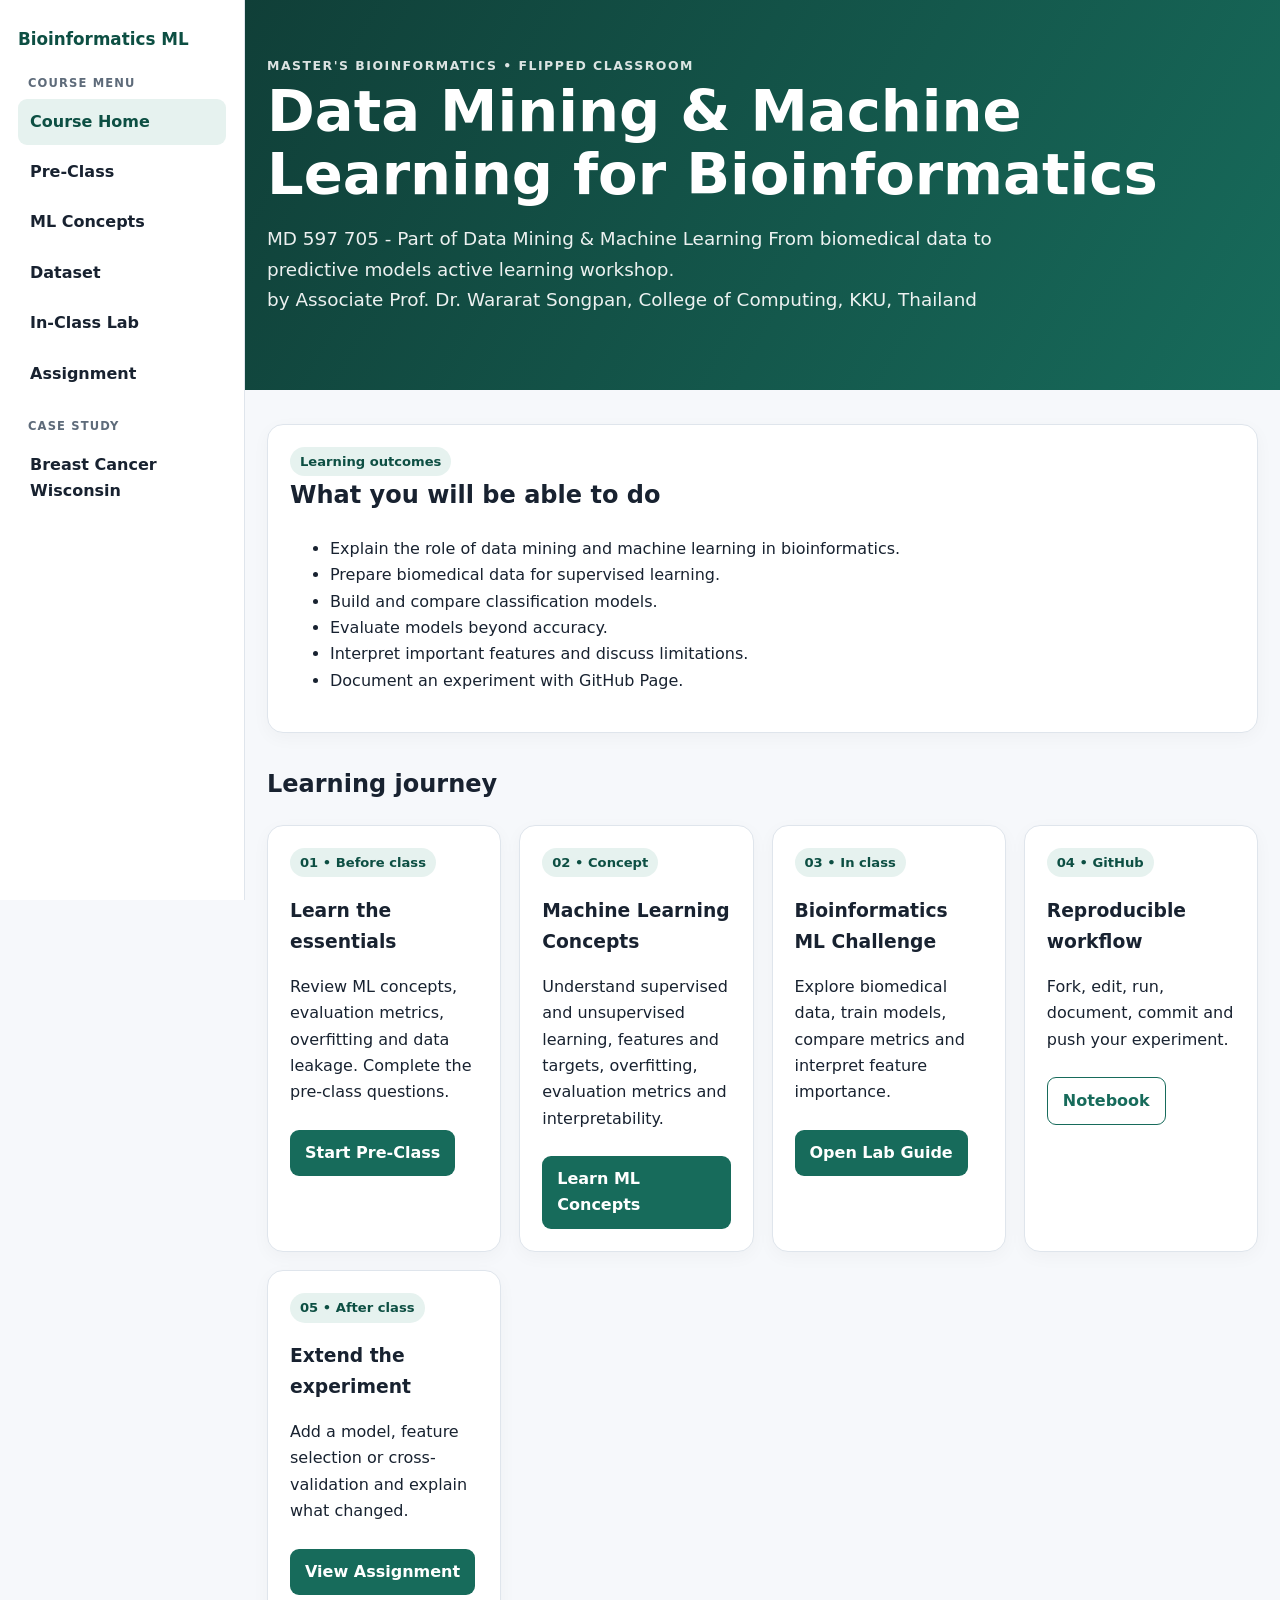
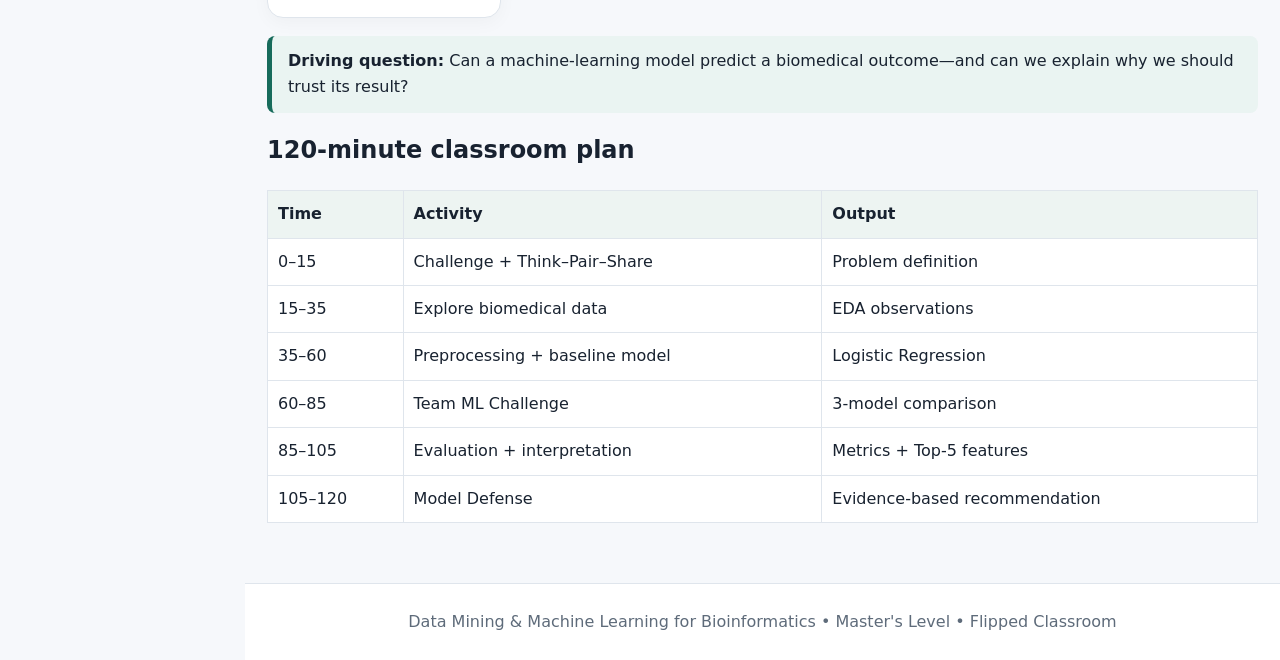
==== index.html @ 2c585af9 "Init the Data Mining & Machine Learning for Bioinformatics" ====
<!doctype html>
<html lang="en">
  <head>
    <meta charset="utf-8" />
    <meta name="viewport" content="width=device-width,initial-scale=1" />
    <title>MD 597 705 - Part of Data Mining & Machine Learning</title>
    <link rel="stylesheet" href="style.css" />
  </head>
  <body>
    <div class="course-shell">
      <aside class="sidebar">
        <div class="brand">Bioinformatics ML</div>
        <div class="section">Course Menu</div>
        <a class="active" href="index.html">Course Home</a
        ><a href="pre-class/index.html">Pre-Class</a
        ><a href="concept/index.html">ML Concepts</a>
        <a href="dataset/index.html">Dataset</a
        ><a href="lab/index.html">In-Class Lab</a
        ><a href="assignment/index.html">Assignment</a>
        <div class="section">Case Study</div>
        <a href="dataset/index.html">Breast Cancer Wisconsin</a>
      </aside>
      <div class="course-content">
        <header>
          <div class="wrap">
            <div class="eyebrow">
              Master's Bioinformatics • Flipped Classroom
            </div>
            <h1>Data Mining & Machine Learning for Bioinformatics</h1>
            <p class="subtitle">
              MD 597 705 - Part of Data Mining & Machine Learning From biomedical data to predictive models active learning workshop.
              <br>by Associate Prof. Dr. Wararat Songpan, College of Computing, KKU, Thailand
            </p>
          </div>
        </header>

        <main class="wrap">
          <section class="card">
            <span class="badge">Learning outcomes</span>
            <h2>What you will be able to do</h2>
            <ul>
              <li>
                Explain the role of data mining and machine learning in
                bioinformatics.
              </li>
              <li>Prepare biomedical data for supervised learning.</li>
              <li>Build and compare classification models.</li>
              <li>Evaluate models beyond accuracy.</li>
              <li>Interpret important features and discuss limitations.</li>
              <li>Document an experiment with GitHub Page.</li>
            </ul>
          </section>
          <h2 style="margin-top: 32px">Learning journey</h2>
          <div class="grid">
            <div class="card">
              <span class="badge">01 • Before class</span>
              <h3>Learn the essentials</h3>
              <p>
                Review ML concepts, evaluation metrics, overfitting and data
                leakage. Complete the pre-class questions.
              </p>
              <a class="btn" href="pre-class/index.html">Start Pre-Class</a>
            </div>
            <div class="card">
              <span class="badge">02 • Concept</span>
              <h3>Machine Learning Concepts</h3>
              <p>
                Understand supervised and unsupervised learning, features and
                targets, overfitting, evaluation metrics and
                interpretability.
              </p>
              <a class="btn" href="concept/index.html">Learn ML Concepts</a>
            </div>
            <div class="card">
              <span class="badge">03 • In class</span>
              <h3>Bioinformatics ML Challenge</h3>
              <p>
                Explore biomedical data, train models, compare metrics and
                interpret feature importance.
              </p>
              <a class="btn" href="lab/index.html">Open Lab Guide</a>
            </div>
            <div class="card">
              <span class="badge">04 • GitHub</span>
              <h3>Reproducible workflow</h3>
              <p>Fork, edit, run, document, commit and push your experiment.</p>
              <a class="btn secondary" href="notebooks/bioinformatics_ml.ipynb"
                >Notebook</a
              >
            </div>
            <div class="card">
              <span class="badge">05 • After class</span>
              <h3>Extend the experiment</h3>
              <p>
                Add a model, feature selection or cross-validation and explain
                what changed.
              </p>
              <a class="btn" href="assignment/index.html">View Assignment</a>
            </div>
          </div>
          <div class="callout">
            <strong>Driving question:</strong> Can a machine-learning model
            predict a biomedical outcome—and can we explain why we should trust
            its result?
          </div>
          <h2>120-minute classroom plan</h2>
          <table>
            <tr>
              <th>Time</th>
              <th>Activity</th>
              <th>Output</th>
            </tr>
            <tr>
              <td>0–15</td>
              <td>Challenge + Think–Pair–Share</td>
              <td>Problem definition</td>
            </tr>
            <tr>
              <td>15–35</td>
              <td>Explore biomedical data</td>
              <td>EDA observations</td>
            </tr>
            <tr>
              <td>35–60</td>
              <td>Preprocessing + baseline model</td>
              <td>Logistic Regression</td>
            </tr>
            <tr>
              <td>60–85</td>
              <td>Team ML Challenge</td>
              <td>3-model comparison</td>
            </tr>
            <tr>
              <td>85–105</td>
              <td>Evaluation + interpretation</td>
              <td>Metrics + Top-5 features</td>
            </tr>
            <tr>
              <td>105–120</td>
              <td>Model Defense</td>
              <td>Evidence-based recommendation</td>
            </tr>

          </table>
        </main>
        <footer>
          Data Mining & Machine Learning for Bioinformatics • Master's Level •
          Flipped Classroom
        </footer>
      </div>
    </div>
  </body>
</html>
---- style.css ----
:root{--bg:#f6f8fb;--card:#fff;--ink:#182230;--muted:#5e6b7a;--accent:#176b5b;--accent2:#0d4f43;--line:#dfe5ec}
*{box-sizing:border-box} body{margin:0;font-family:Inter,system-ui,-apple-system,Segoe UI,Arial,sans-serif;background:var(--bg);color:var(--ink);line-height:1.65}
header{background:linear-gradient(120deg,#103f38,#176b5b);color:white;padding:56px 22px}.wrap{max-width:1050px;margin:auto}.eyebrow{text-transform:uppercase;letter-spacing:.12em;font-weight:700;font-size:.78rem;opacity:.85}
h1{font-size:clamp(2rem,5vw,3.6rem);line-height:1.08;margin:.3rem 0 1rem} h2{margin-top:0} h3{margin-bottom:.35rem}
.subtitle{max-width:780px;font-size:1.15rem;opacity:.92}.nav{background:#fff;border-bottom:1px solid var(--line);position:sticky;top:0;z-index:3}.nav .wrap{display:flex;gap:18px;flex-wrap:wrap;padding:12px 22px}.nav a{color:var(--accent2);text-decoration:none;font-weight:700}
main{padding:34px 22px 60px}.grid{display:grid;grid-template-columns:repeat(auto-fit,minmax(230px,1fr));gap:18px}.card{background:var(--card);border:1px solid var(--line);border-radius:16px;padding:22px;box-shadow:0 5px 18px rgba(0,0,0,.035)}
.badge{display:inline-block;background:#e6f2ef;color:var(--accent2);padding:4px 10px;border-radius:99px;font-size:.82rem;font-weight:800}.btn{display:inline-block;background:var(--accent);color:#fff;text-decoration:none;font-weight:800;padding:10px 15px;border-radius:9px;margin-top:8px}.btn.secondary{background:#fff;color:var(--accent);border:1px solid var(--accent)}
table{width:100%;border-collapse:collapse;background:#fff}th,td{padding:10px;border:1px solid var(--line);text-align:left}th{background:#edf4f2}
code,pre{font-family:ui-monospace,SFMono-Regular,Consolas,monospace}pre{background:#101820;color:#edf7f4;padding:16px;border-radius:10px;overflow:auto}
.callout{border-left:5px solid var(--accent);padding:12px 16px;background:#eaf4f2;border-radius:8px;margin:18px 0}
footer{padding:25px 22px;text-align:center;color:var(--muted);border-top:1px solid var(--line);background:#fff}
.checklist li{margin:.5rem 0}.small{color:var(--muted);font-size:.92rem}

/* Left sidebar course navigation */
.course-shell{display:grid;grid-template-columns:245px minmax(0,1fr);min-height:100vh}
.sidebar{background:#fff;border-right:1px solid var(--line);padding:26px 18px;position:sticky;top:0;height:100vh;overflow:auto}
.sidebar .brand{font-weight:900;color:var(--accent2);font-size:1.05rem;margin-bottom:20px}
.sidebar a{display:block;text-decoration:none;color:var(--ink);padding:10px 12px;border-radius:9px;margin:4px 0;font-weight:650}
.sidebar a:hover,.sidebar a.active{background:#e6f2ef;color:var(--accent2)}
.sidebar .section{font-size:.72rem;text-transform:uppercase;letter-spacing:.1em;color:var(--muted);margin:20px 10px 6px;font-weight:800}
.course-content{min-width:0}
.dataset-facts{display:grid;grid-template-columns:repeat(auto-fit,minmax(145px,1fr));gap:12px;margin-top:14px}
.fact{background:#f4f8f7;border:1px solid var(--line);padding:14px;border-radius:12px}.fact strong{display:block;font-size:1.3rem;color:var(--accent2)}
.ml-workflow-figure{margin:22px 0 0}
.ml-workflow-scroll{overflow-x:auto;padding:4px 0 10px}
.ml-workflow{display:block;width:100%;min-width:900px;height:auto}
.ml-step rect{fill:#f4f8f7;stroke:var(--line);stroke-width:2}
.ml-step circle{fill:var(--accent)}
.ml-step text{text-anchor:middle;font-family:Inter,system-ui,-apple-system,Segoe UI,Arial,sans-serif}
.ml-step .ml-number{fill:#fff;font-size:18px;font-weight:800}
.ml-step .ml-step-title{fill:var(--accent2);font-size:21px;font-weight:800}
.ml-step .ml-step-subtitle{fill:var(--muted);font-size:16px;font-weight:700}
.ml-step .ml-step-detail{fill:var(--ink);font-size:13px}
.ml-flow-arrow,.ml-feedback-arrow{fill:none;stroke:var(--accent);stroke-width:3;marker-end:url(#ml-arrow)}
.ml-feedback-arrow{stroke:#c47719;marker-end:url(#ml-return-arrow)}
.ml-feedback-label{fill:#8a5112;font-family:Inter,system-ui,-apple-system,Segoe UI,Arial,sans-serif;font-size:15px;font-weight:700;text-anchor:middle}
.ml-workflow-figure figcaption{color:var(--muted);font-size:.9rem;margin-top:8px;text-align:center}
.metrics-figure{margin:24px 0 8px;padding:20px;background:#f7faf9;border:1px solid var(--line);border-radius:14px}
.metrics-figure>h3,.roc-explainer h3{color:var(--accent2)}
.confusion-wrap{overflow-x:auto}
.confusion-matrix{min-width:440px;max-width:620px;margin:16px auto 22px;text-align:center}
.confusion-matrix caption{caption-side:top;font-weight:800;color:var(--accent2);padding:8px}
.confusion-matrix th{text-align:center}
.confusion-matrix td{width:30%;padding:12px 8px;text-align:center}
.confusion-matrix td strong,.confusion-matrix td span{display:block}
.confusion-matrix td strong{font-size:1.45rem}
.confusion-matrix td span{font-size:.82rem}
.cm-tp,.cm-tn{background:#dcefe8;color:#155b43}
.cm-fp,.cm-fn{background:#fff0dc;color:#8a5112}
.metric-explainer-grid{display:grid;grid-template-columns:repeat(auto-fit,minmax(210px,1fr));gap:10px}
.metric-explainer{padding:13px;background:#fff;border:1px solid var(--line);border-radius:10px}
.metric-explainer strong{display:flex;justify-content:space-between;gap:8px;color:var(--accent2)}
.metric-explainer strong span{white-space:nowrap}
.metric-explainer p{font-size:.88rem;color:var(--muted);margin:5px 0 0}
.roc-explainer{margin-top:24px;padding-top:16px;border-top:1px solid var(--line)}
.roc-chart-wrap{max-width:480px;margin:0 auto}
.roc-chart{width:100%;height:auto;overflow:visible}
.roc-area{fill:#dcefe8;opacity:.8}
.roc-axis,.roc-gridline,.roc-random,.roc-line{fill:none}
.roc-axis{stroke:var(--ink);stroke-width:2}
.roc-gridline{stroke:var(--line);stroke-width:1}
.roc-random{stroke:#8492a0;stroke-width:2;stroke-dasharray:6 5}
.roc-line{stroke:var(--accent);stroke-width:4}
.roc-label,.roc-legend,.roc-random-label{font-family:Inter,system-ui,-apple-system,Segoe UI,Arial,sans-serif;fill:var(--ink);font-size:13px}
.roc-label{text-anchor:middle}
.roc-legend{fill:var(--accent2);font-weight:800}
.roc-random-label{fill:var(--muted)}
.metrics-figure figcaption{color:var(--muted);font-size:.9rem;margin-top:18px}
@media(max-width:760px){.course-shell{display:block}.sidebar{position:relative;height:auto;border-right:0;border-bottom:1px solid var(--line)}}
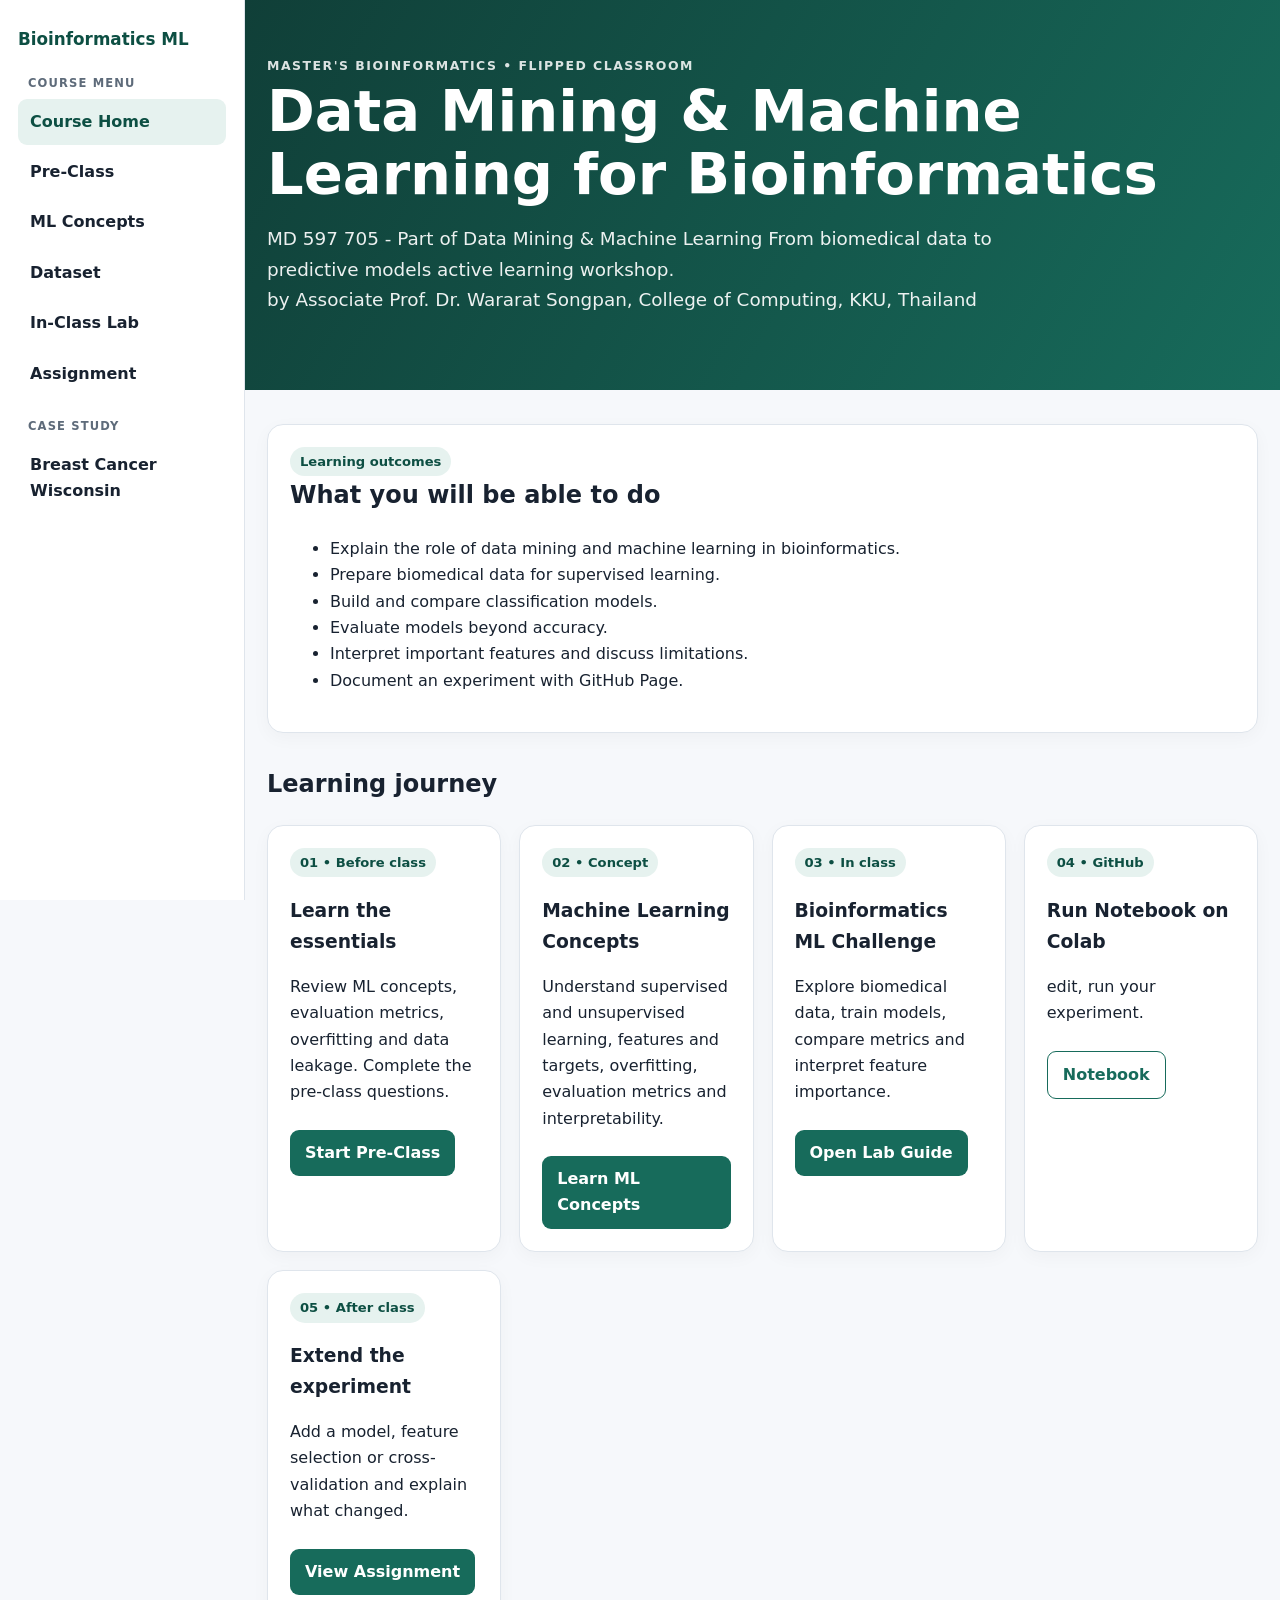
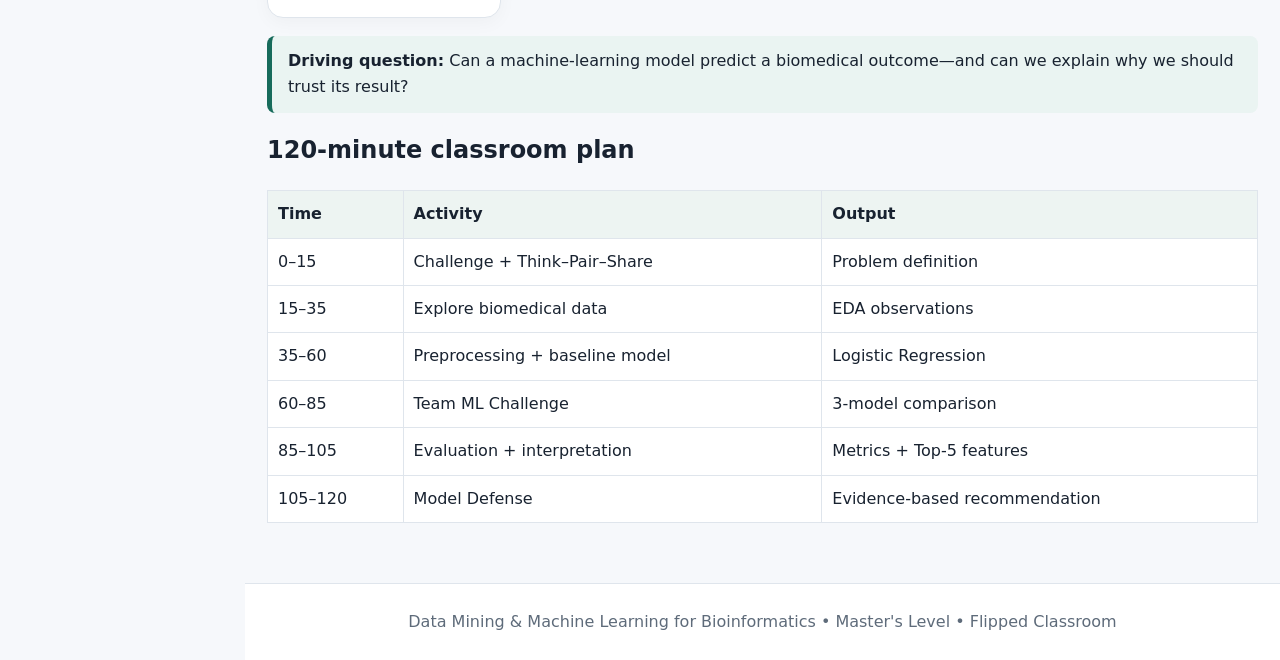
==== commit 3299ea54: "change link notebook" ====
--- a/index.html
+++ b/index.html
@@ -82,9 +82,9 @@
             </div>
             <div class="card">
               <span class="badge">04 • GitHub</span>
-              <h3>Reproducible workflow</h3>
-              <p>Fork, edit, run, document, commit and push your experiment.</p>
-              <a class="btn secondary" href="notebooks/bioinformatics_ml.ipynb"
+              <h3>Run Notebook on Colab</h3>
+              <p>edit, run your experiment.</p>
+              <a class="btn secondary" href="https://colab.research.google.com/github/wararatkku/bioinformatics-ml/blob/main/notebooks/bioinformatics_ml.ipynb"
                 >Notebook</a
               >
             </div>
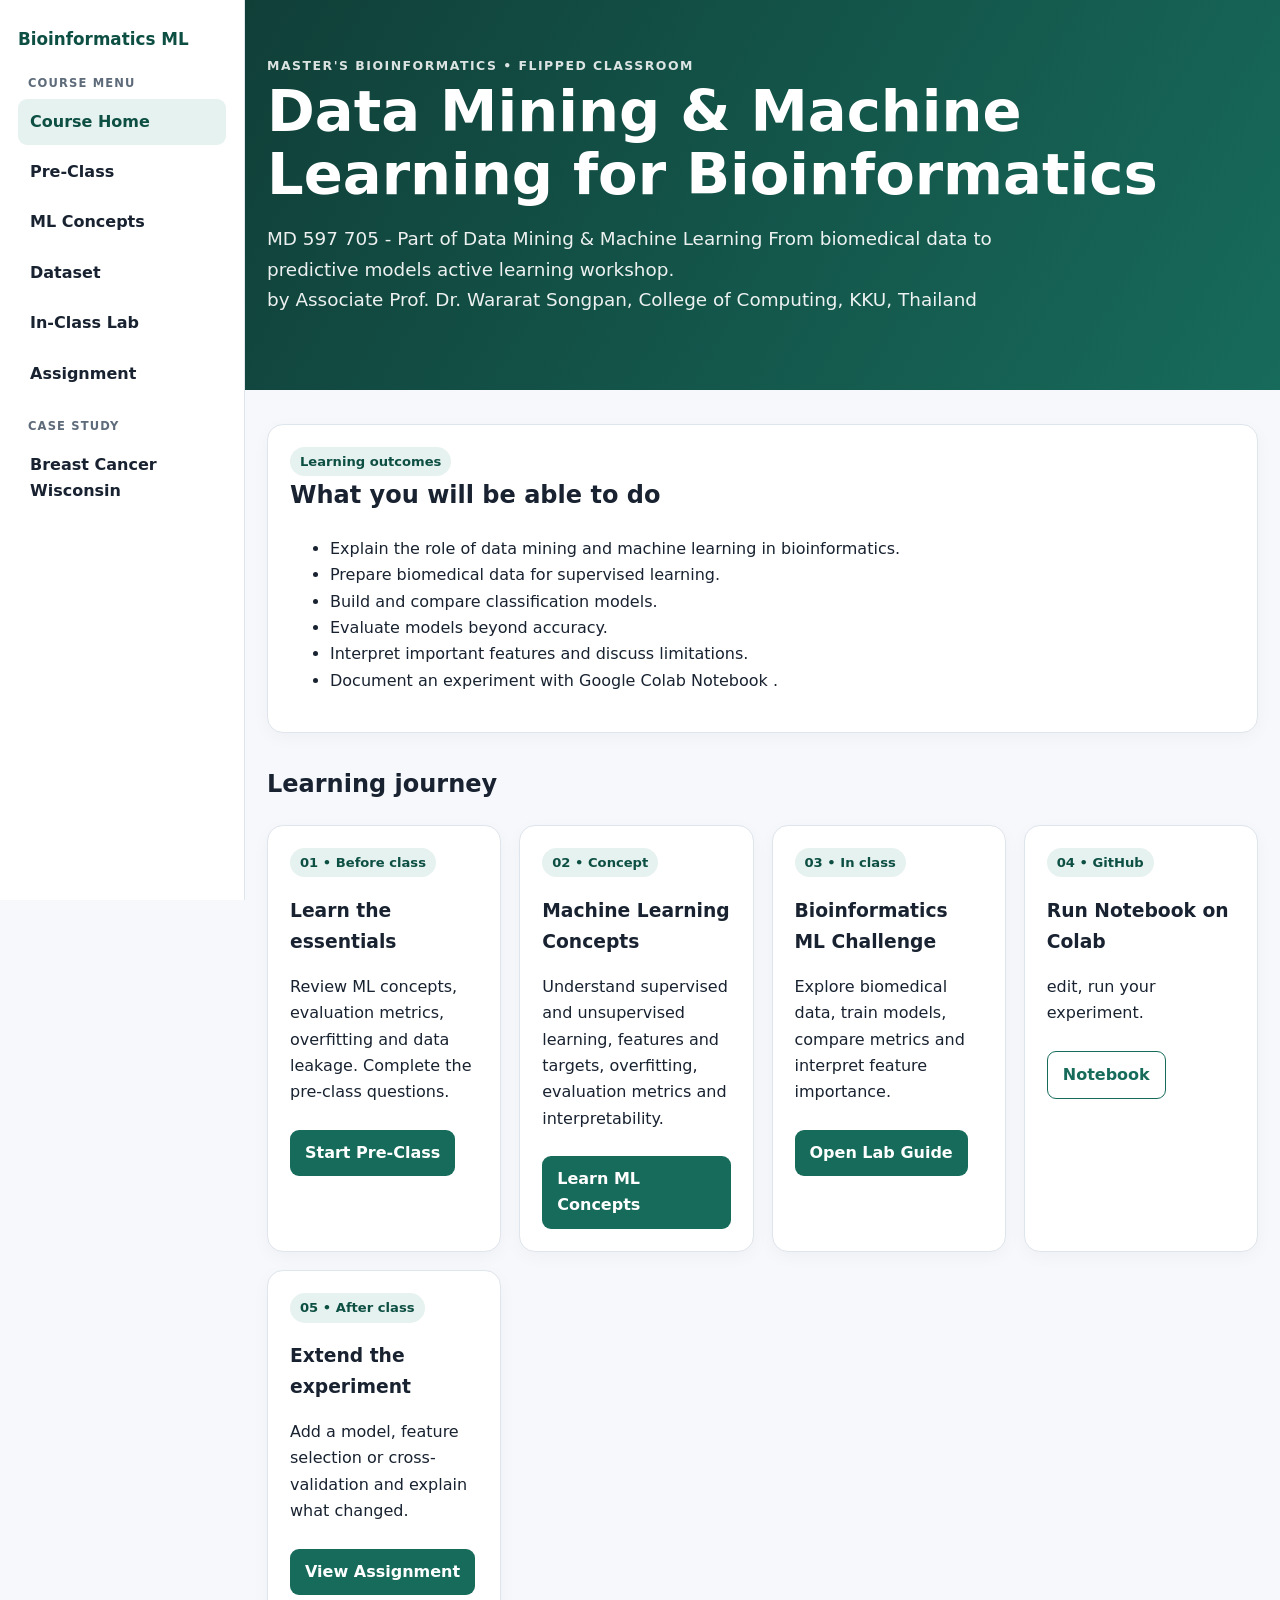
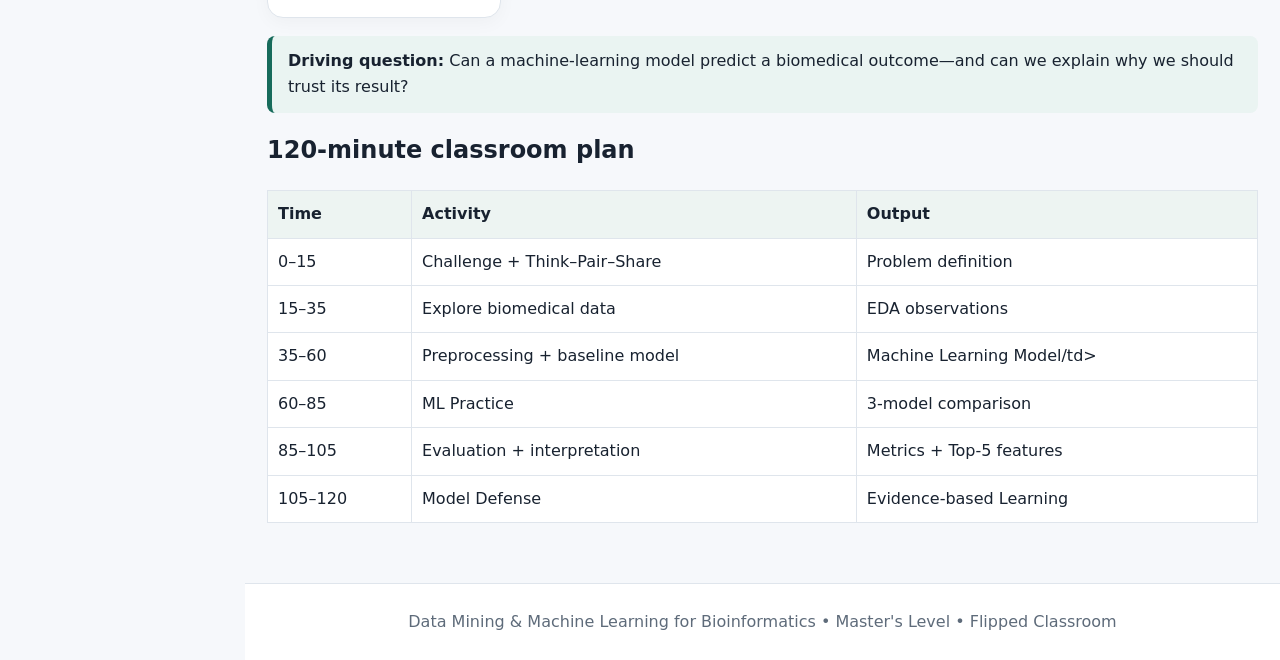
==== commit 161cab6d: "Content edit" ====
--- a/index.html
+++ b/index.html
@@ -47,7 +47,7 @@
               <li>Build and compare classification models.</li>
               <li>Evaluate models beyond accuracy.</li>
               <li>Interpret important features and discuss limitations.</li>
-              <li>Document an experiment with GitHub Page.</li>
+              <li>Document an experiment with Google Colab Notebook .</li>
             </ul>
           </section>
           <h2 style="margin-top: 32px">Learning journey</h2>
@@ -123,11 +123,11 @@
             <tr>
               <td>35–60</td>
               <td>Preprocessing + baseline model</td>
-              <td>Logistic Regression</td>
+              <td>Machine Learning Model/td>
             </tr>
             <tr>
               <td>60–85</td>
-              <td>Team ML Challenge</td>
+              <td>ML Practice</td>
               <td>3-model comparison</td>
             </tr>
             <tr>
@@ -138,7 +138,7 @@
             <tr>
               <td>105–120</td>
               <td>Model Defense</td>
-              <td>Evidence-based recommendation</td>
+              <td>Evidence-based Learning</td>
             </tr>
 
           </table>
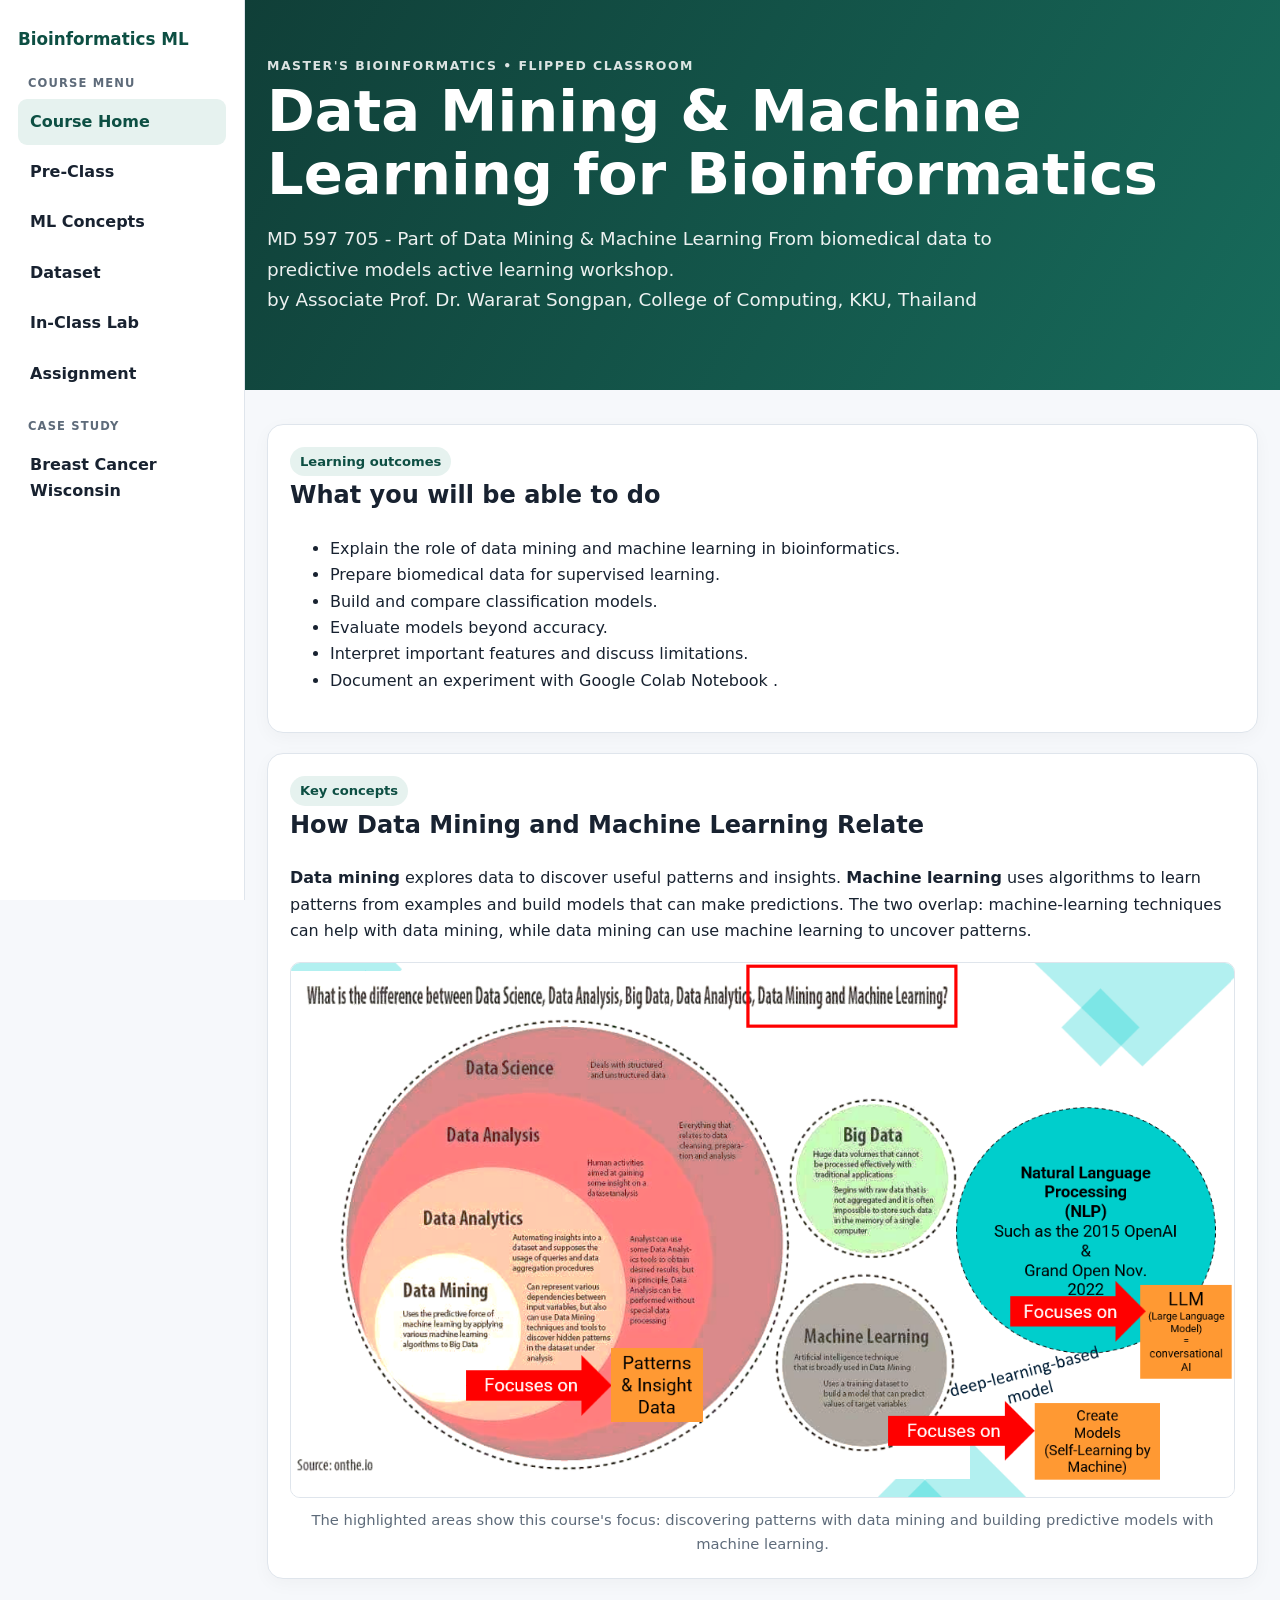
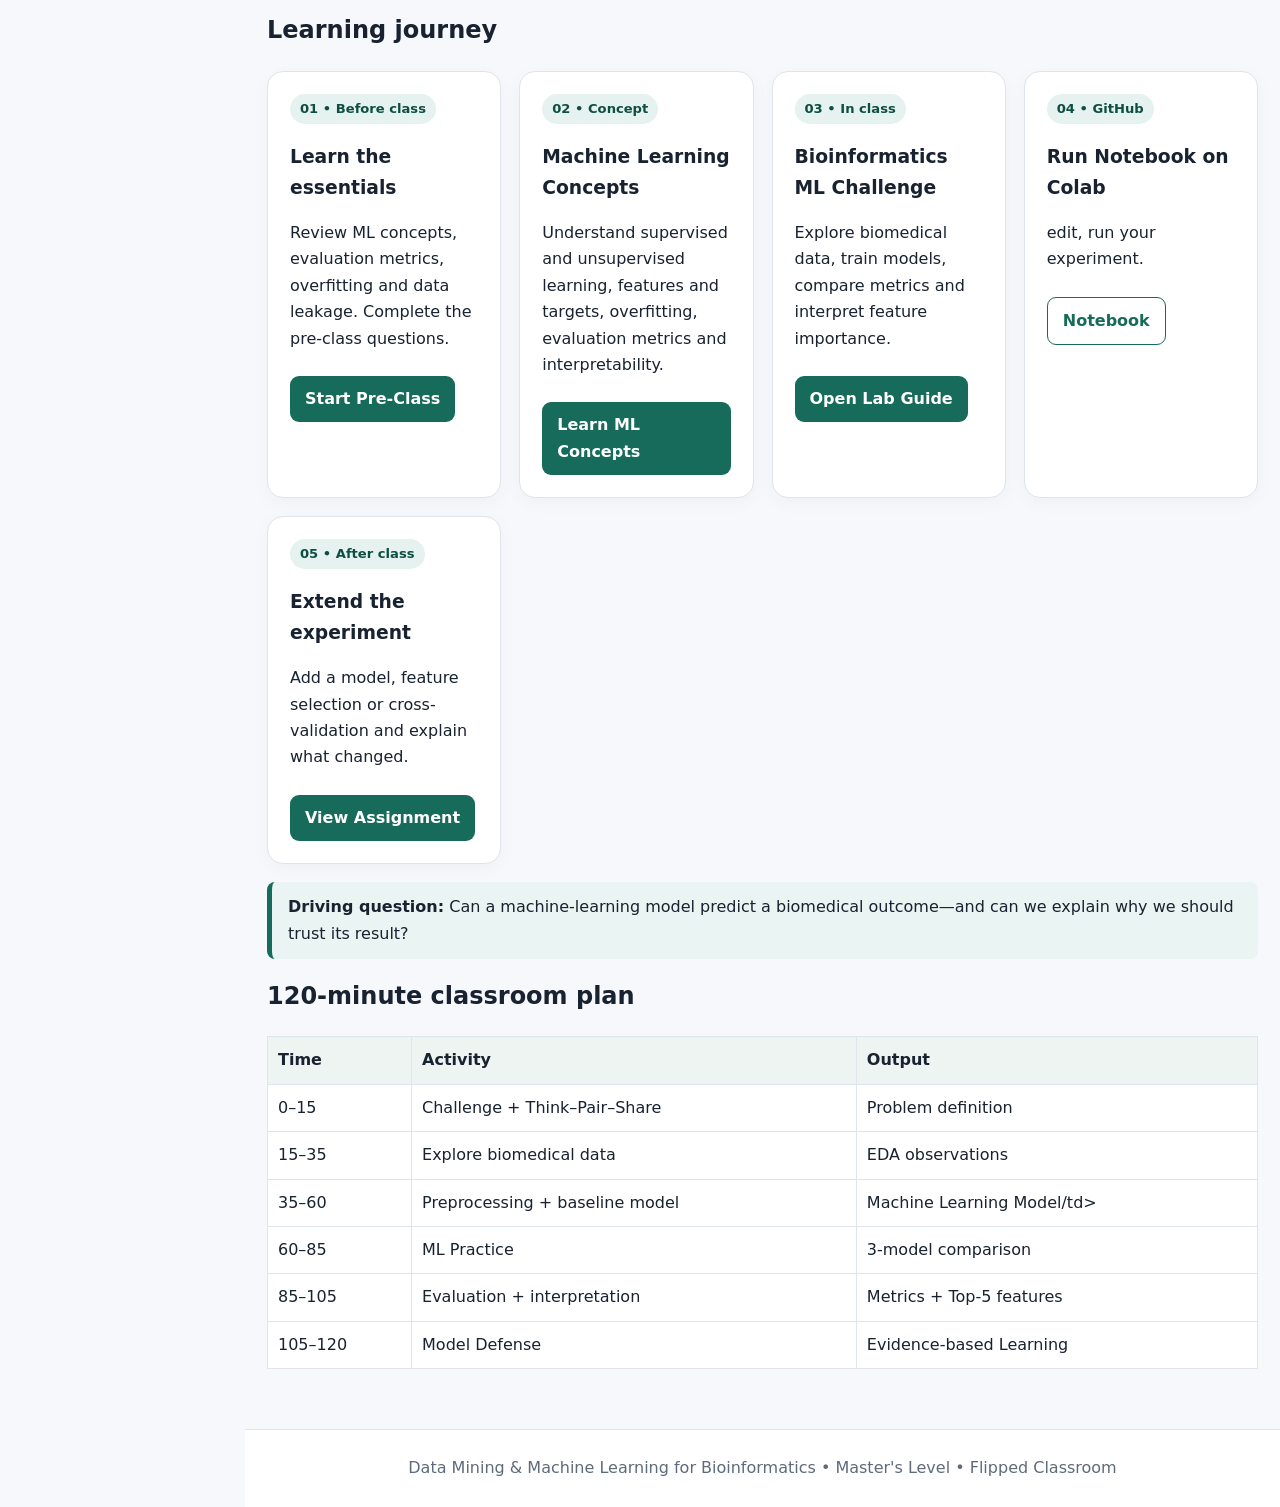
==== commit d1ba90cc: "Change" ====
--- a/index.html
+++ b/index.html
@@ -49,6 +49,32 @@
               <li>Interpret important features and discuss limitations.</li>
               <li>Document an experiment with Google Colab Notebook .</li>
             </ul>
+          </section>
+          <section class="card concept-overview" aria-labelledby="concept-overview-title">
+            <span class="badge">Key concepts</span>
+            <h2 id="concept-overview-title">
+              How Data Mining and Machine Learning Relate
+            </h2>
+            <p>
+              <strong>Data mining</strong> explores data to discover useful
+              patterns and insights. <strong>Machine learning</strong> uses
+              algorithms to learn patterns from examples and build models that
+              can make predictions. The two overlap: machine-learning
+              techniques can help with data mining, while data mining can use
+              machine learning to uncover patterns.
+            </p>
+            <figure class="concept-figure">
+              <img
+                src="images/data-mining-machine-learning.png"
+                alt="Diagram comparing Data Science, Data Analysis, Data Analytics, Data Mining, Big Data, Machine Learning, and Natural Language Processing. It highlights that Data Mining focuses on patterns and insights in data, while Machine Learning focuses on creating models."
+                loading="lazy"
+              />
+              <figcaption>
+                The highlighted areas show this course's focus: discovering
+                patterns with data mining and building predictive models with
+                machine learning.
+              </figcaption>
+            </figure>
           </section>
           <h2 style="margin-top: 32px">Learning journey</h2>
           <div class="grid">
--- a/style.css
+++ b/style.css
@@ -23,6 +23,10 @@
 .dataset-facts{display:grid;grid-template-columns:repeat(auto-fit,minmax(145px,1fr));gap:12px;margin-top:14px}
 .fact{background:#f4f8f7;border:1px solid var(--line);padding:14px;border-radius:12px}.fact strong{display:block;font-size:1.3rem;color:var(--accent2)}
 .ml-workflow-figure{margin:22px 0 0}
+.concept-overview{margin-top:20px}
+.concept-figure{margin:18px 0 0}
+.concept-figure img{display:block;width:100%;height:auto;border:1px solid var(--line);border-radius:10px}
+.concept-figure figcaption{margin-top:10px;color:var(--muted);font-size:.92rem;text-align:center}
 .ml-workflow-scroll{overflow-x:auto;padding:4px 0 10px}
 .ml-workflow{display:block;width:100%;min-width:900px;height:auto}
 .ml-step rect{fill:#f4f8f7;stroke:var(--line);stroke-width:2}
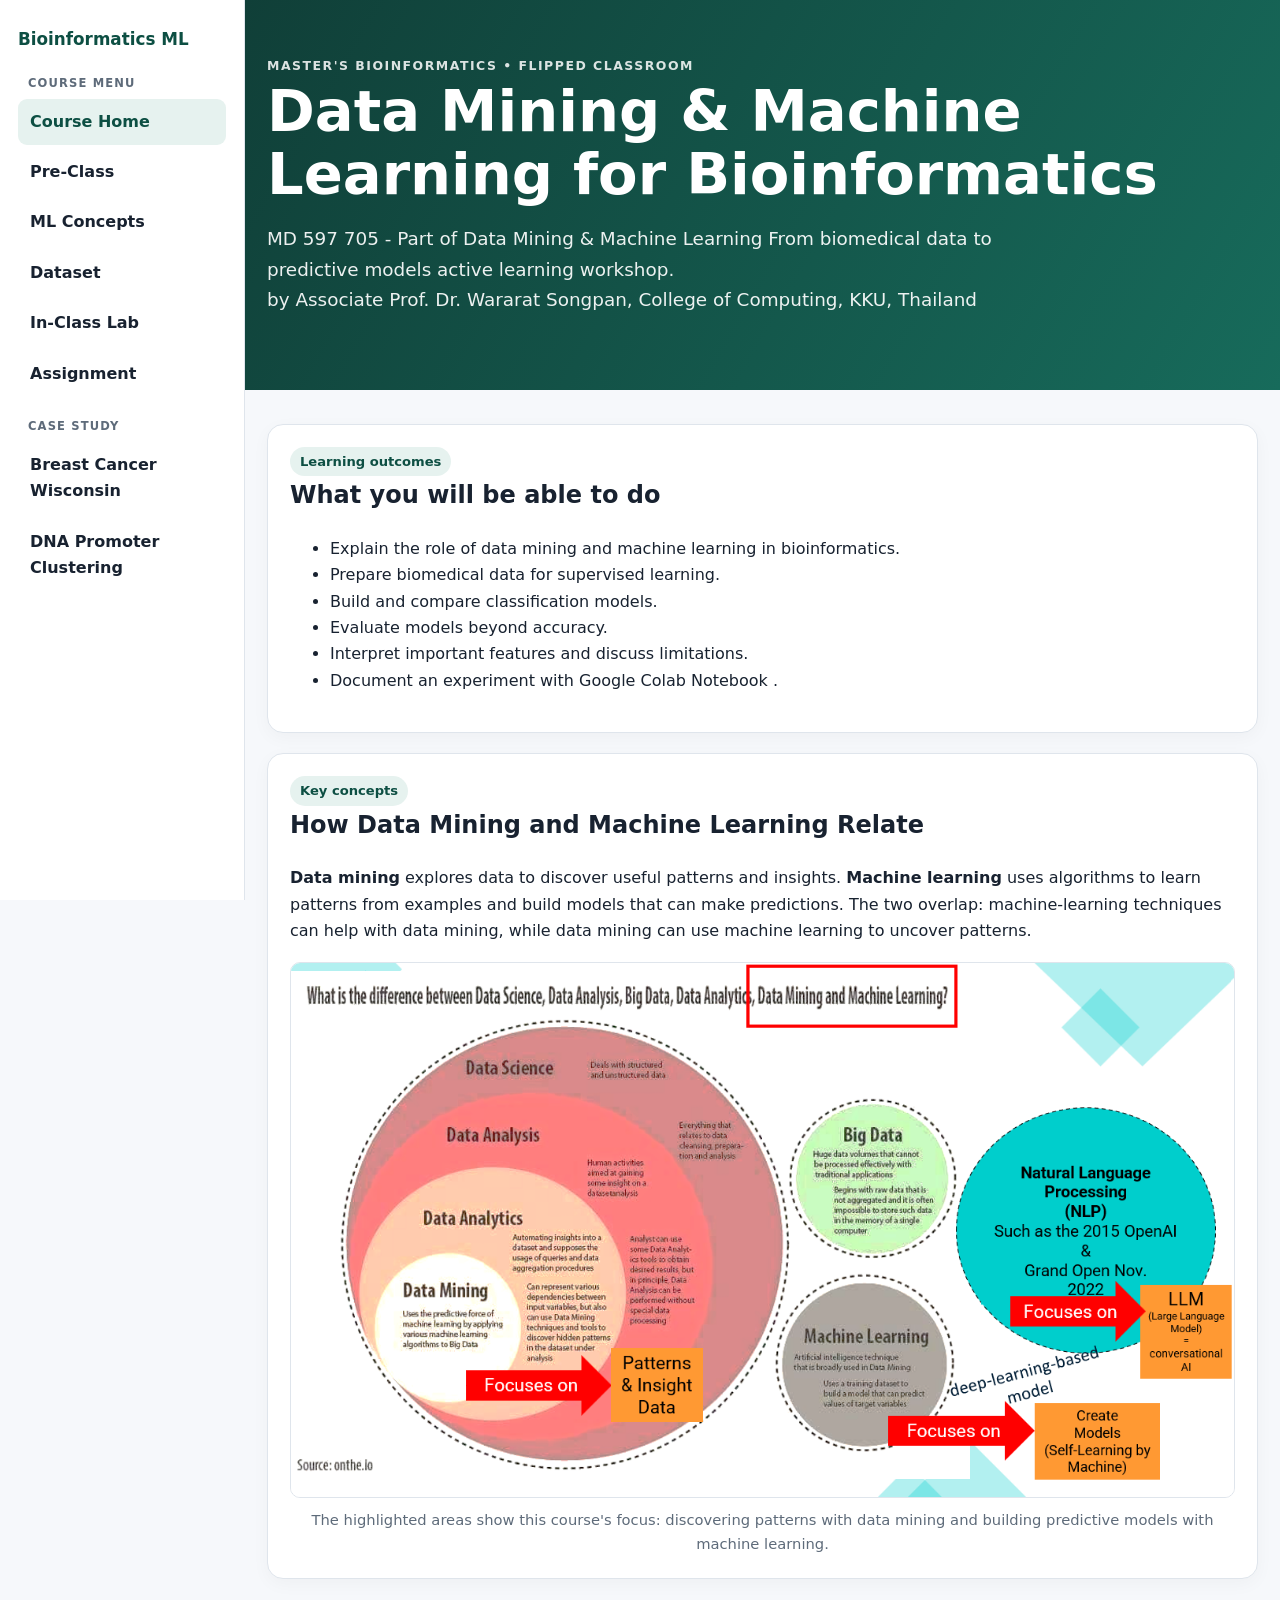
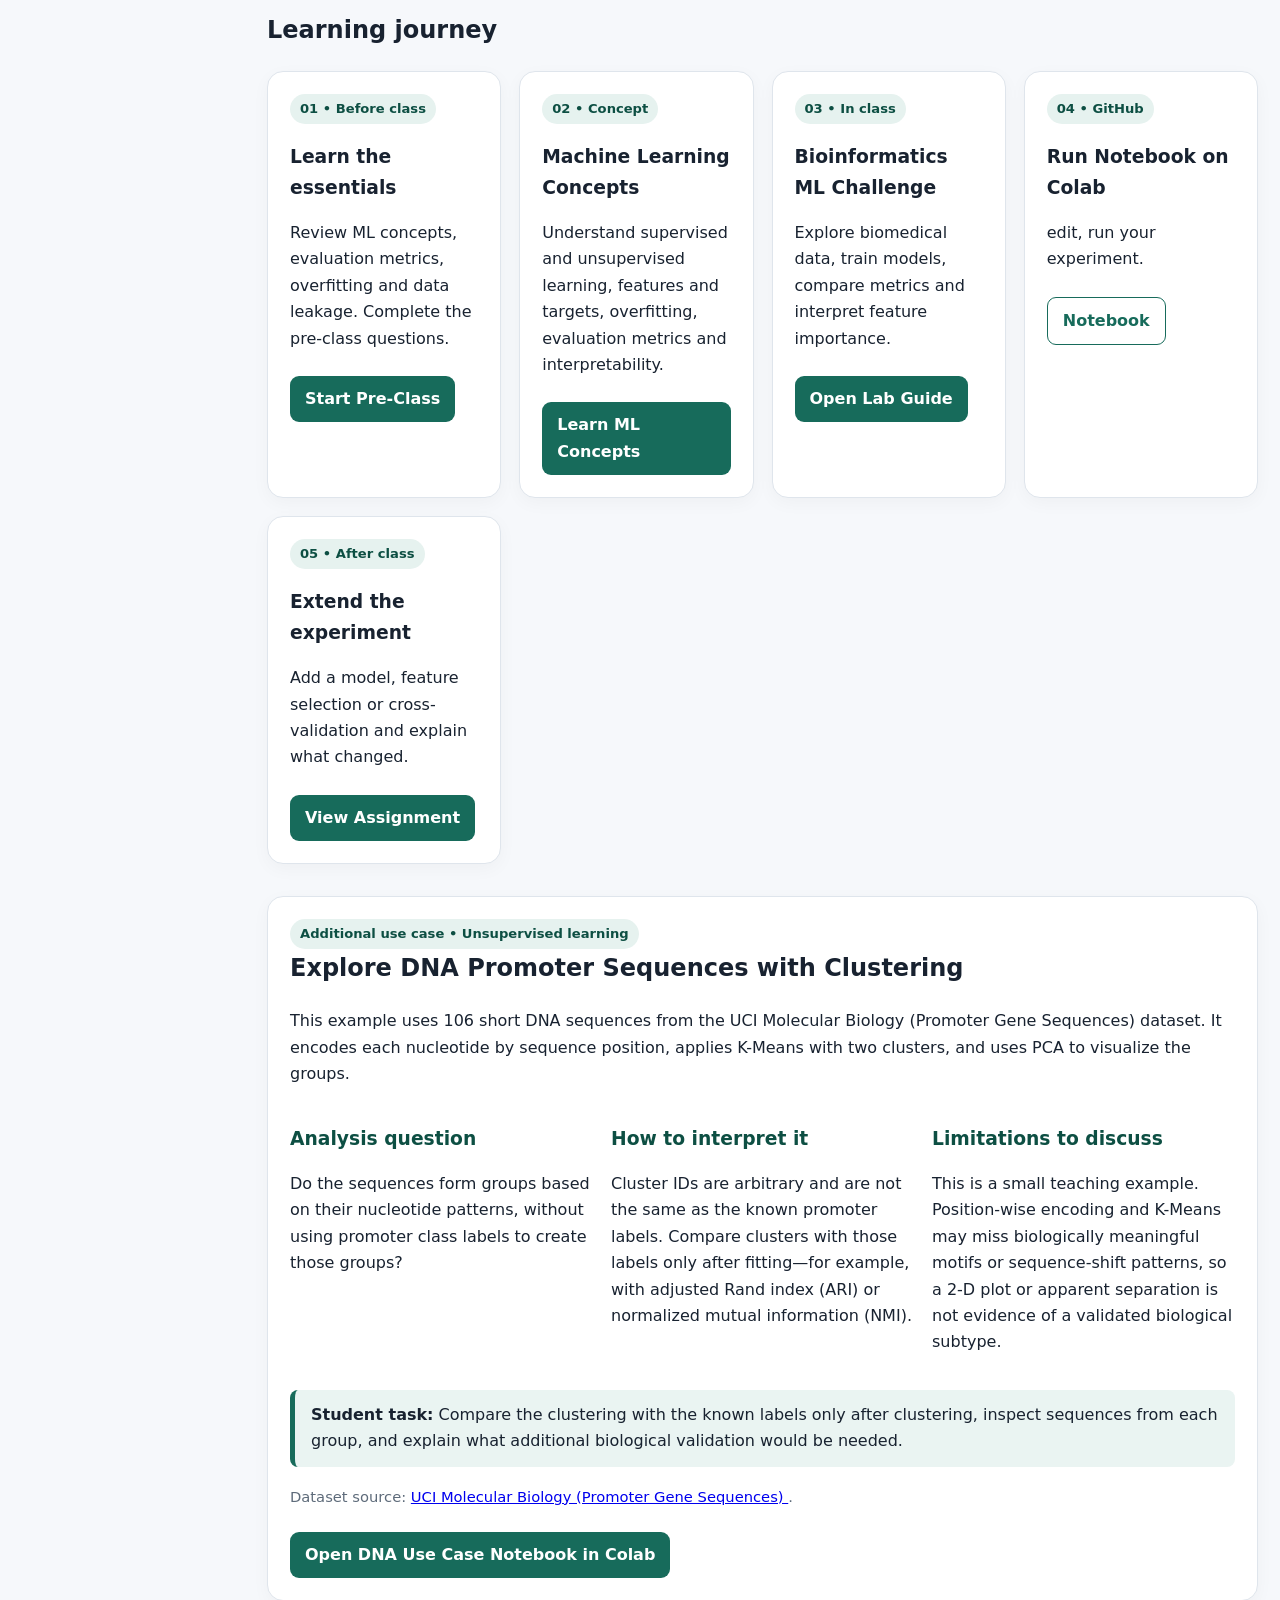
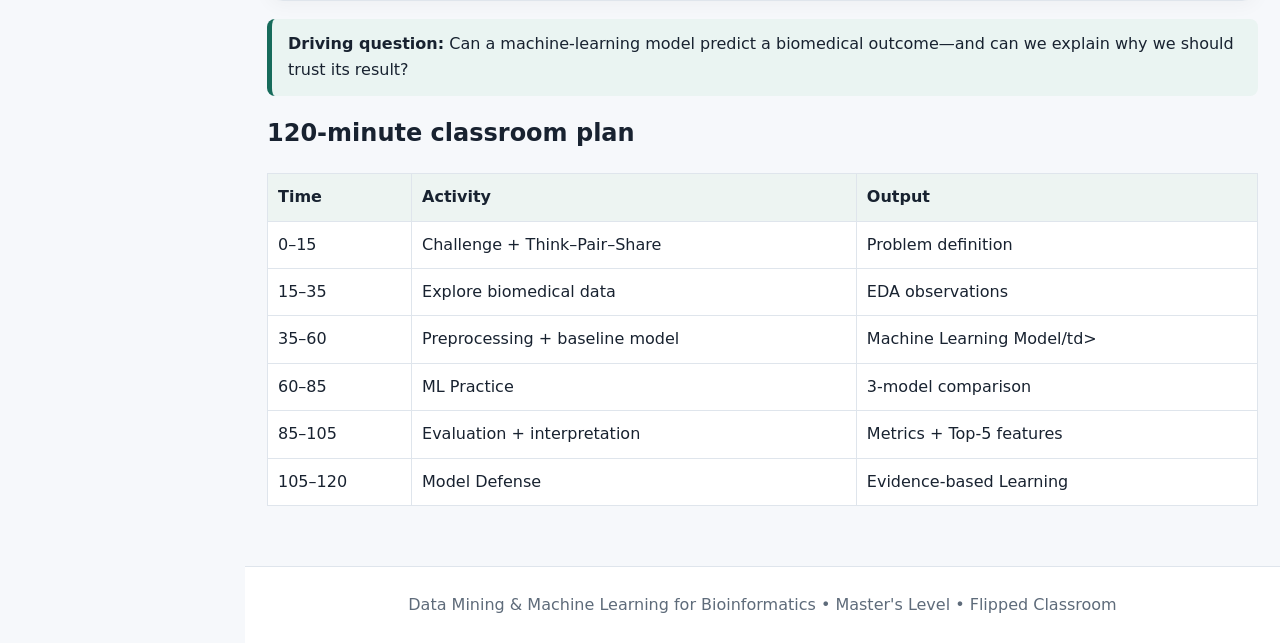
==== commit aee3fcf3: "casestudy เพิ่ม" ====
--- a/index.html
+++ b/index.html
@@ -19,6 +19,7 @@
         ><a href="assignment/index.html">Assignment</a>
         <div class="section">Case Study</div>
         <a href="dataset/index.html">Breast Cancer Wisconsin</a>
+        <a href="#dna-use-case">DNA Promoter Clustering</a>
       </aside>
       <div class="course-content">
         <header>
@@ -124,6 +125,62 @@
               <a class="btn" href="assignment/index.html">View Assignment</a>
             </div>
           </div>
+          <section class="card dna-case-study" id="dna-use-case" aria-labelledby="dna-case-study-title">
+            <span class="badge">Additional use case • Unsupervised learning</span>
+            <h2 id="dna-case-study-title">Explore DNA Promoter Sequences with Clustering</h2>
+            <p>
+              This example uses 106 short DNA sequences from the UCI Molecular
+              Biology (Promoter Gene Sequences) dataset. It encodes each
+              nucleotide by sequence position, applies K-Means with two
+              clusters, and uses PCA to visualize the groups.
+            </p>
+            <div class="grid dna-analysis-grid">
+              <div>
+                <h3>Analysis question</h3>
+                <p>
+                  Do the sequences form groups based on their nucleotide
+                  patterns, without using promoter class labels to create
+                  those groups?
+                </p>
+              </div>
+              <div>
+                <h3>How to interpret it</h3>
+                <p>
+                  Cluster IDs are arbitrary and are not the same as the known
+                  promoter labels. Compare clusters with those labels only
+                  after fitting—for example, with adjusted Rand index (ARI)
+                  or normalized mutual information (NMI).
+                </p>
+              </div>
+              <div>
+                <h3>Limitations to discuss</h3>
+                <p>
+                  This is a small teaching example. Position-wise encoding and
+                  K-Means may miss biologically meaningful motifs or
+                  sequence-shift patterns, so a 2-D plot or apparent
+                  separation is not evidence of a validated biological
+                  subtype.
+                </p>
+              </div>
+            </div>
+            <div class="callout">
+              <strong>Student task:</strong> Compare the clustering with the
+              known labels only after clustering, inspect sequences from each
+              group, and explain what additional biological validation would
+              be needed.
+            </div>
+            <p class="small">
+              Dataset source:
+              <a href="https://archive.ics.uci.edu/dataset/106/molecular+biology+promoter+gene+sequences">
+                UCI Molecular Biology (Promoter Gene Sequences)
+              </a>.
+            </p>
+            <a
+              class="btn"
+              href="https://colab.research.google.com/github/wararatkku/bioinformatics-ml-flipped-classroom/blob/main/notebooks/Usecase_DNAclassification.ipynb"
+              >Open DNA Use Case Notebook in Colab</a
+            >
+          </section>
           <div class="callout">
             <strong>Driving question:</strong> Can a machine-learning model
             predict a biomedical outcome—and can we explain why we should trust
--- a/style.css
+++ b/style.css
@@ -27,6 +27,9 @@
 .concept-figure{margin:18px 0 0}
 .concept-figure img{display:block;width:100%;height:auto;border:1px solid var(--line);border-radius:10px}
 .concept-figure figcaption{margin-top:10px;color:var(--muted);font-size:.92rem;text-align:center}
+.dna-case-study{margin-top:32px}
+.dna-analysis-grid{margin-top:18px}
+.dna-analysis-grid h3{color:var(--accent2)}
 .ml-workflow-scroll{overflow-x:auto;padding:4px 0 10px}
 .ml-workflow{display:block;width:100%;min-width:900px;height:auto}
 .ml-step rect{fill:#f4f8f7;stroke:var(--line);stroke-width:2}
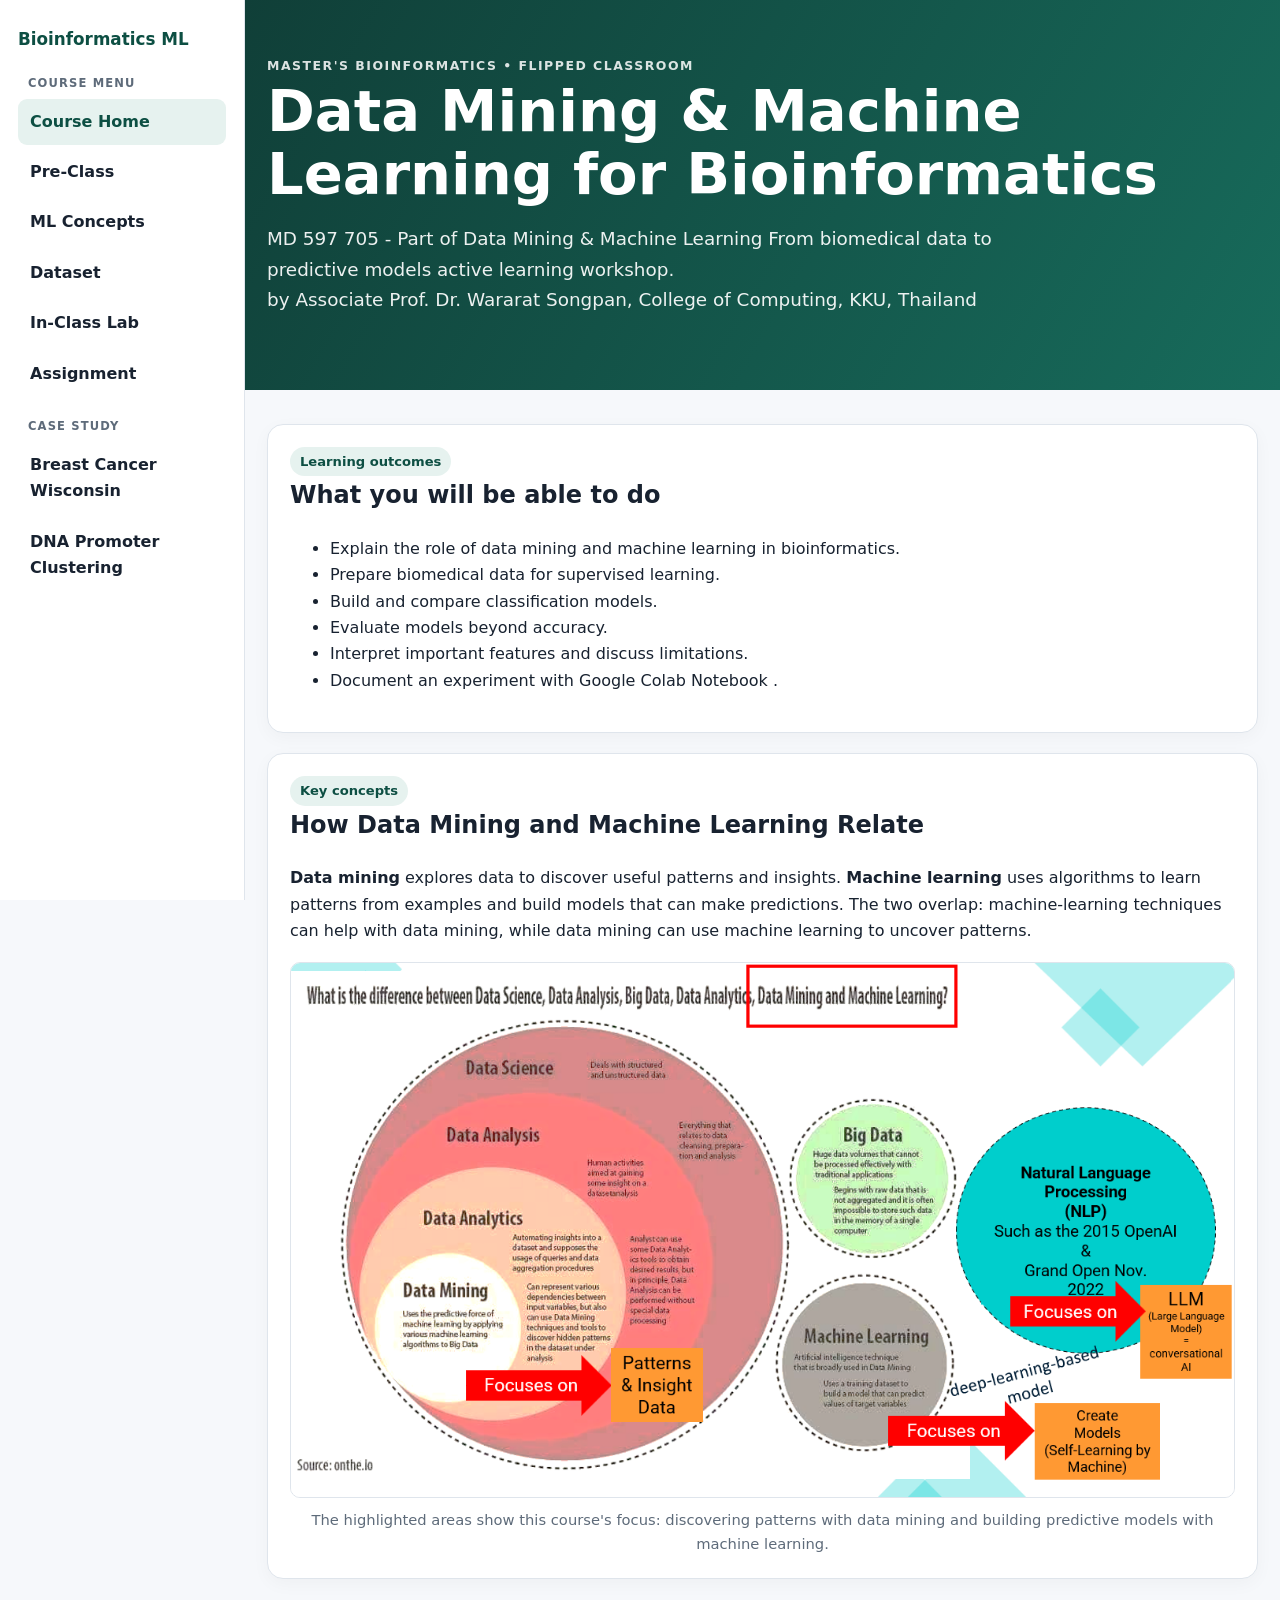
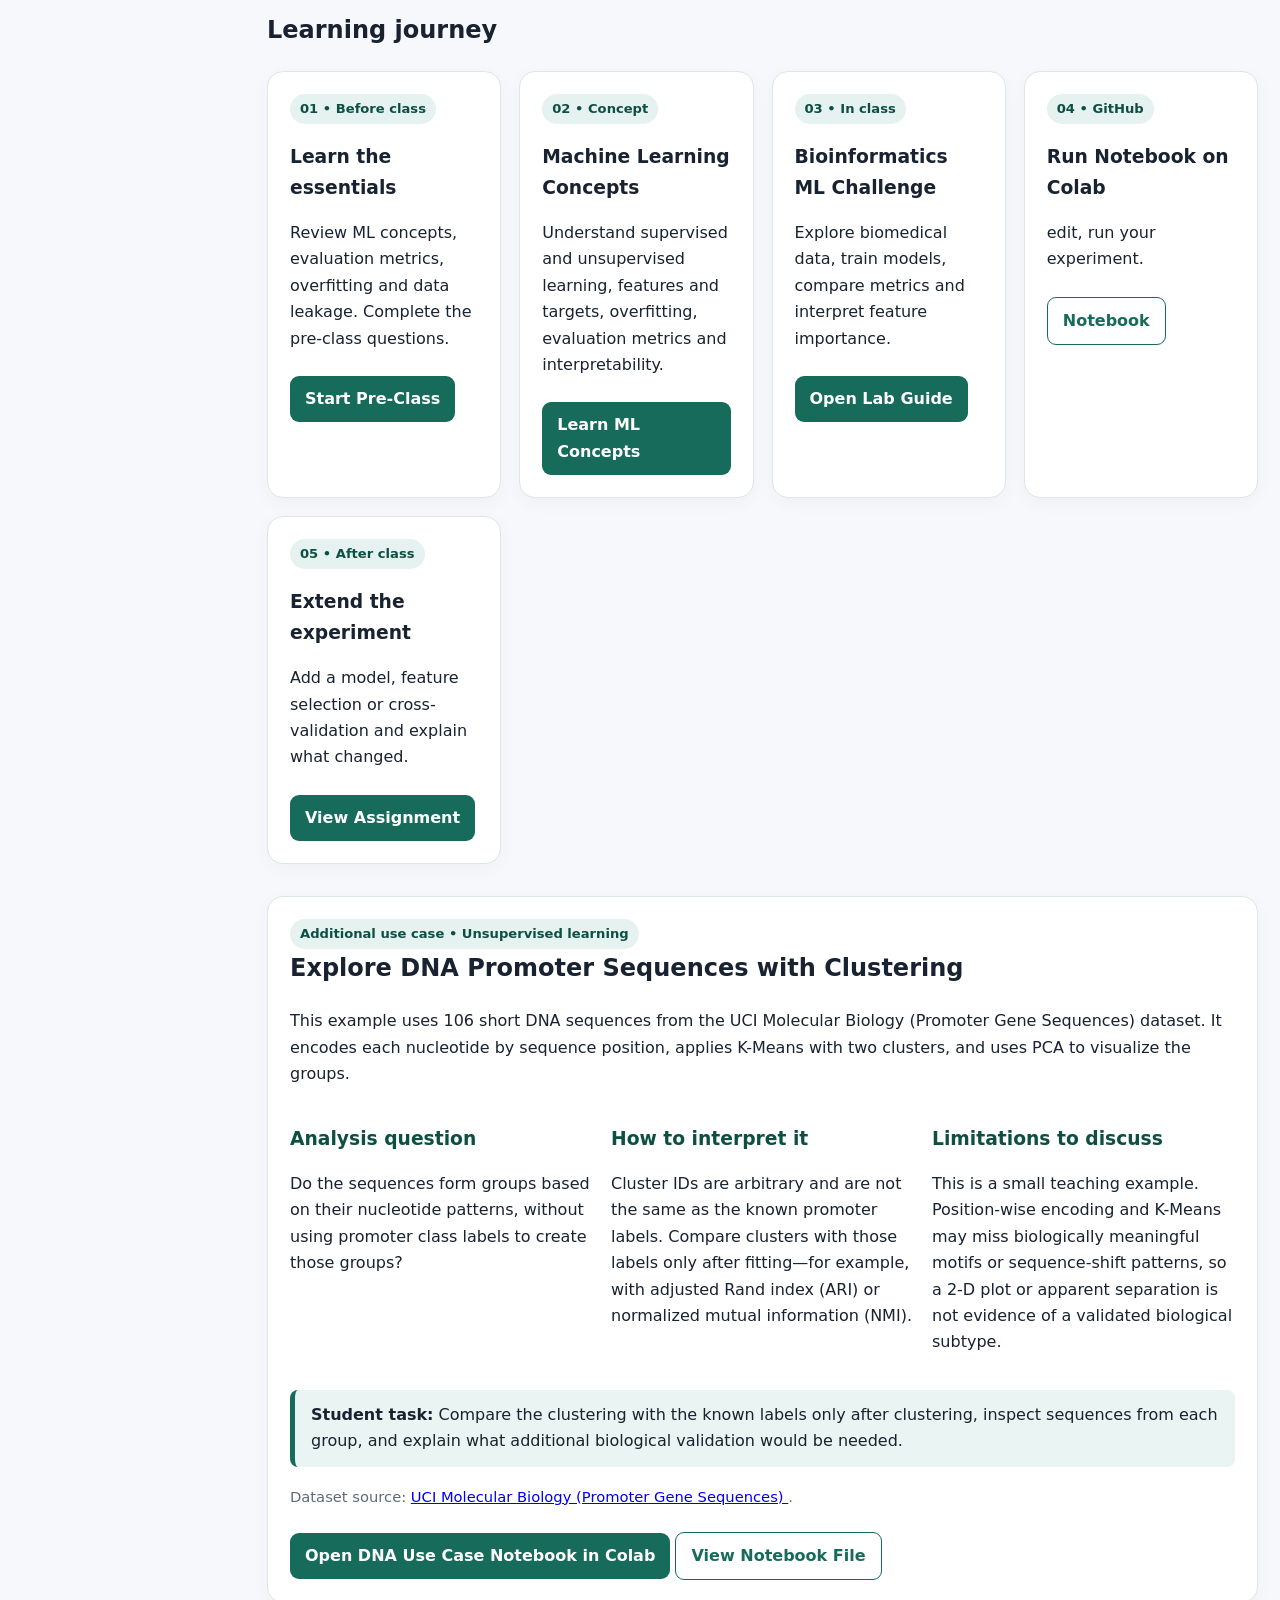
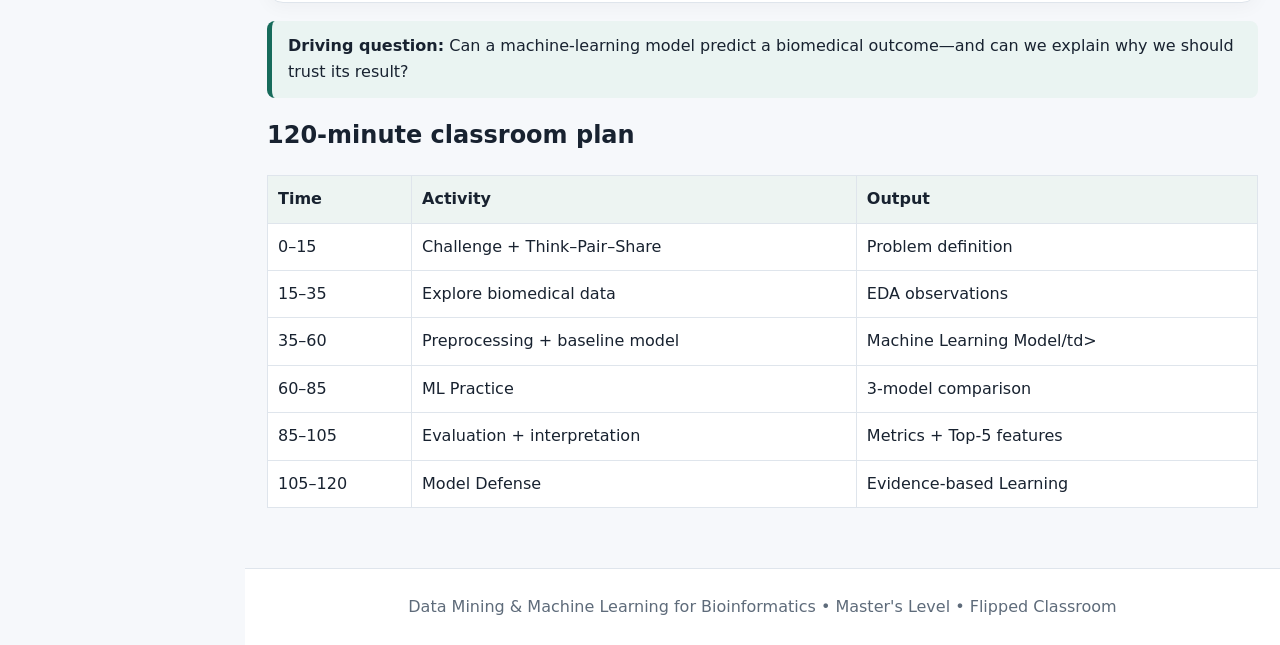
==== commit f31ad017: "update case study" ====
--- a/index.html
+++ b/index.html
@@ -180,6 +180,11 @@
               href="https://colab.research.google.com/github/wararatkku/bioinformatics-ml-flipped-classroom/blob/main/notebooks/Usecase_DNAclassification.ipynb"
               >Open DNA Use Case Notebook in Colab</a
             >
+            <a
+              class="btn secondary"
+              href="notebooks/Usecase_DNAclassification.ipynb"
+              >View Notebook File</a
+            >
           </section>
           <div class="callout">
             <strong>Driving question:</strong> Can a machine-learning model
